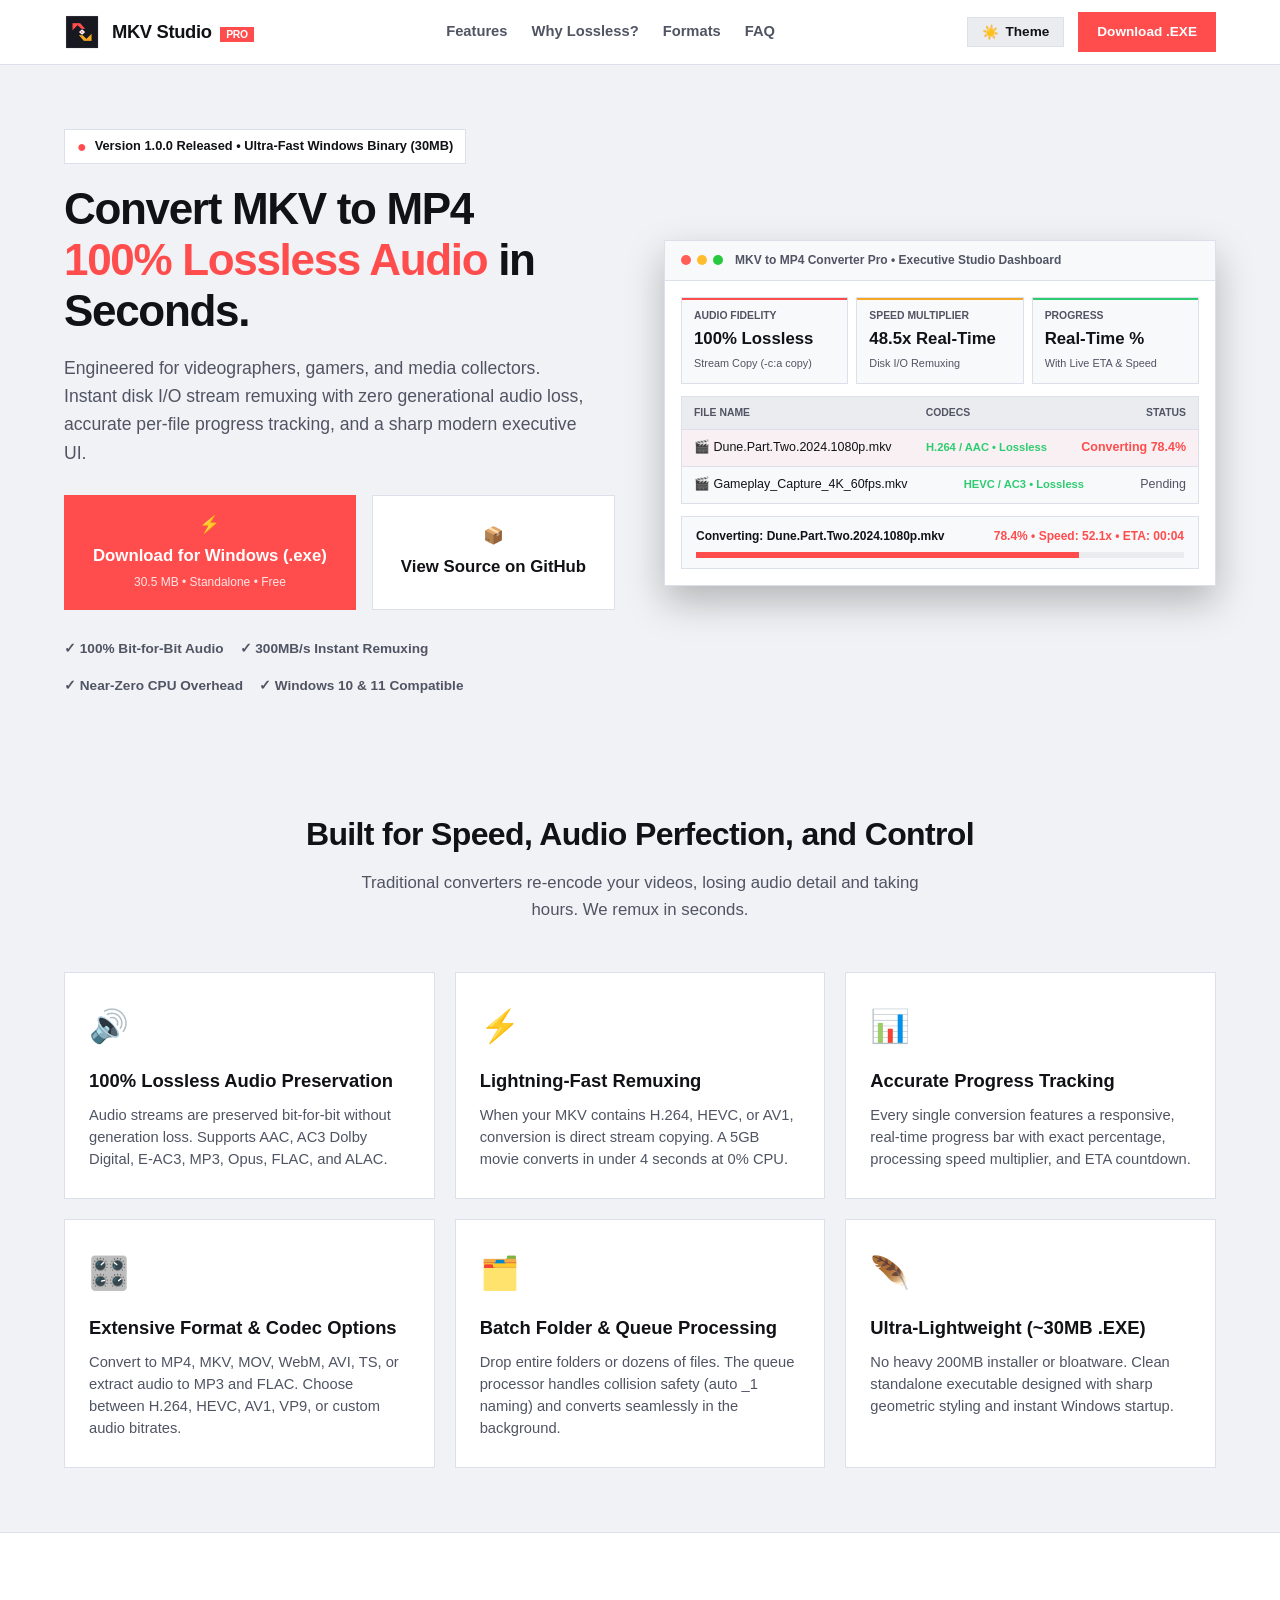
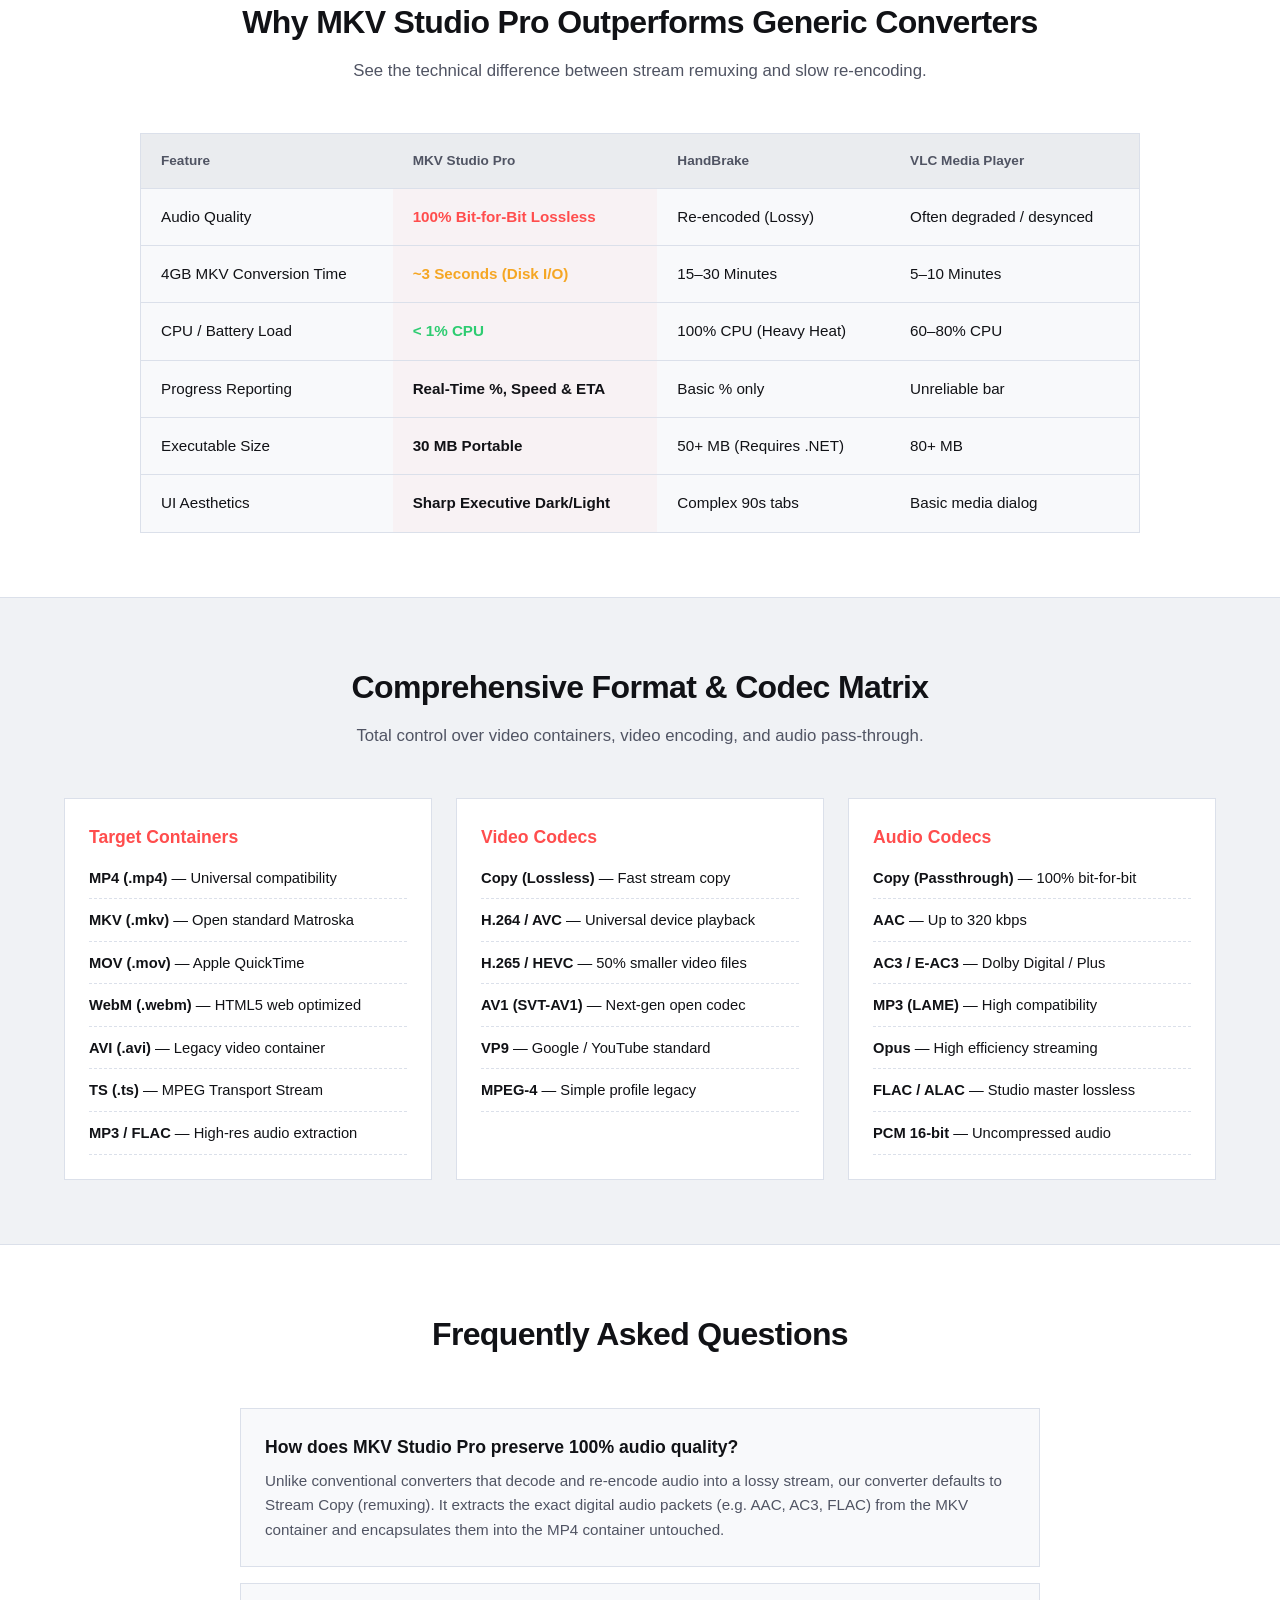
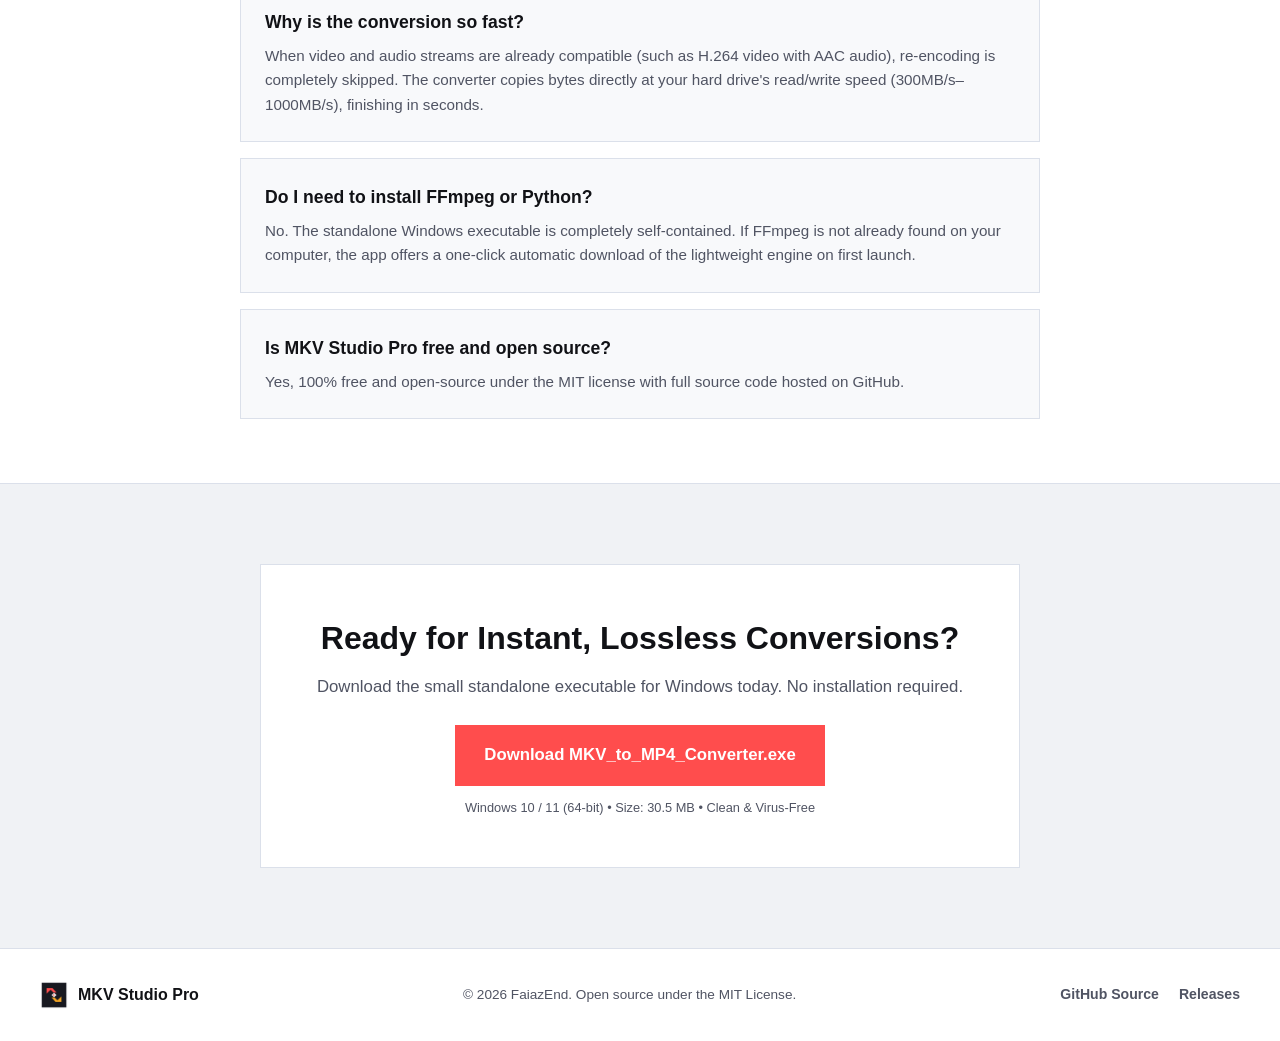
==== website/index.html @ c54bc6f5 "feat: sharp-edged modern executive UI, custom logo, small exe build, and SEO landing page" ====
<!DOCTYPE html>
<html lang="en">
<head>
  <meta charset="UTF-8">
  <meta name="viewport" content="width=device-width, initial-scale=1.0">
  <title>Fast MKV to MP4 Converter — 100% Lossless Audio Preservation (Windows)</title>
  
  <!-- SEO Meta Tags -->
  <meta name="description" content="Free, fast, and lightweight MKV to MP4 converter for Windows. Preserves audio 100% losslessly with ultra-fast remuxing in seconds, real-time progress bars, and a sharp modern UI.">
  <meta name="keywords" content="mkv to mp4, mkv to mp4 converter, lossless audio converter, fast video remuxer, mkv converter windows, ffmpeg mkv to mp4, batch mkv converter">
  <meta name="author" content="FaiazEnd">
  <meta name="robots" content="index, follow">
  <link rel="canonical" href="https://faiazend.github.io/mkv-to-mp4-converter-download/">

  <!-- Open Graph / Facebook -->
  <meta property="og:type" content="website">
  <meta property="og:url" content="https://faiazend.github.io/mkv-to-mp4-converter-download/">
  <meta property="og:title" content="Fast MKV to MP4 Converter — 100% Lossless Audio">
  <meta property="og:description" content="Ultra-fast, lightweight MKV to MP4 converter with bit-for-bit lossless audio copy and real-time progress tracking.">
  <meta property="og:image" content="assets/logo.png">

  <!-- Twitter Cards -->
  <meta name="twitter:card" content="summary_large_image">
  <meta name="twitter:title" content="Fast MKV to MP4 Converter — 100% Lossless Audio">
  <meta name="twitter:description" content="Convert multi-gigabyte MKV files to MP4 in seconds with zero audio quality loss. Free for Windows.">
  <meta name="twitter:image" content="assets/logo.png">

  <!-- Favicon -->
  <link rel="icon" type="image/x-icon" href="assets/icon.ico">
  <link rel="apple-touch-icon" href="assets/logo_256.png">

  <!-- Color Scheme & FOUC Prevention as per modern-web-guidance -->
  <meta name="color-scheme" content="light dark">
  <script>
    try {
      const stored = localStorage.getItem("color-scheme");
      if (stored) {
        document.querySelector('meta[name="color-scheme"]').content = stored;
      }
    } catch (e) {}
  </script>

  <!-- Schema.org JSON-LD structured data for rich search snippets -->
  <script type="application/ld+json">
  {
    "@context": "https://schema.org",
    "@type": "SoftwareApplication",
    "name": "MKV to MP4 Converter Pro",
    "operatingSystem": "Windows 10, Windows 11 (64-bit)",
    "applicationCategory": "MultimediaApplication",
    "offers": {
      "@type": "Offer",
      "price": "0",
      "priceCurrency": "USD"
    },
    "description": "Ultra-fast MKV to MP4 converter for Windows preserving 100% audio fidelity with instant remuxing, modern sharp UI, and multi-format support.",
    "fileSize": "30MB",
    "softwareVersion": "1.0.0",
    "downloadUrl": "https://github.com/FaiazEnd/mkv-to-mp4-converter-releases/releases/latest/download/MKV_to_MP4_Converter.exe"
  }
  </script>

  <link rel="stylesheet" href="style.css">
</head>
<body>
  <!-- Navigation Header -->
  <header class="navbar">
    <div class="nav-container">
      <div class="brand">
        <img src="assets/logo_256.png" alt="MKV Studio Pro Logo" width="36" height="36" class="brand-logo">
        <span class="brand-name">MKV Studio <span class="badge-pro">PRO</span></span>
      </div>

      <nav class="nav-links">
        <a href="#features">Features</a>
        <a href="#comparison">Why Lossless?</a>
        <a href="#formats">Formats</a>
        <a href="#faq">FAQ</a>
      </nav>

      <div class="nav-actions">
        <!-- Modern Theme Switcher -->
        <button id="theme-toggle" class="btn-theme" type="button" aria-label="Toggle light/dark theme">
          <span class="theme-icon sun" aria-hidden="true">☀️</span>
          <span class="theme-icon moon" aria-hidden="true">🌙</span>
          <span class="theme-text">Theme</span>
        </button>

        <a href="https://github.com/FaiazEnd/mkv-to-mp4-converter-releases/releases/latest/download/MKV_to_MP4_Converter.exe" class="btn btn-sharp btn-primary nav-download">
          Download .EXE
        </a>
      </div>
    </div>
  </header>

  <main>
    <!-- Hero Section -->
    <section class="hero">
      <div class="hero-content">
        <div class="pill-announcement">
          <span class="dot-live">●</span>
          <span>Version 1.0.0 Released • Ultra-Fast Windows Binary (30MB)</span>
        </div>
        
        <h1 class="hero-title">
          Convert MKV to MP4 <br>
          <span class="text-coral">100% Lossless Audio</span> in Seconds.
        </h1>

        <p class="hero-subtitle">
          Engineered for videographers, gamers, and media collectors. Instant disk I/O stream remuxing with zero generational audio loss, accurate per-file progress tracking, and a sharp modern executive UI.
        </p>

        <div class="hero-cta-group">
          <a href="https://github.com/FaiazEnd/mkv-to-mp4-converter-releases/releases/latest/download/MKV_to_MP4_Converter.exe" class="btn btn-sharp btn-primary btn-large">
            <span class="btn-icon">⚡</span>
            <span>Download for Windows (.exe)</span>
            <span class="btn-subtext">30.5 MB • Standalone • Free</span>
          </a>

          <a href="https://github.com/FaiazEnd/fast-mkv-to-mp4-converter" target="_blank" rel="noopener" class="btn btn-sharp btn-outline btn-large">
            <span class="btn-icon">📦</span>
            <span>View Source on GitHub</span>
          </a>
        </div>

        <div class="trust-bar">
          <div class="trust-item">✓ 100% Bit-for-Bit Audio</div>
          <div class="trust-item">✓ 300MB/s Instant Remuxing</div>
          <div class="trust-item">✓ Near-Zero CPU Overhead</div>
          <div class="trust-item">✓ Windows 10 & 11 Compatible</div>
        </div>
      </div>

      <!-- Live Mockup Card inspired by Dashboard image -->
      <div class="hero-visual">
        <div class="app-window-mockup">
          <div class="window-titlebar">
            <div class="window-dots">
              <span class="dot red"></span>
              <span class="dot yellow"></span>
              <span class="dot green"></span>
            </div>
            <span class="window-title">MKV to MP4 Converter Pro • Executive Studio Dashboard</span>
          </div>

          <div class="window-body">
            <div class="mockup-metrics">
              <div class="mockup-card card-coral">
                <span class="card-tag">AUDIO FIDELITY</span>
                <span class="card-val">100% Lossless</span>
                <span class="card-sub">Stream Copy (-c:a copy)</span>
              </div>
              <div class="mockup-card card-amber">
                <span class="card-tag">SPEED MULTIPLIER</span>
                <span class="card-val">48.5x Real-Time</span>
                <span class="card-sub">Disk I/O Remuxing</span>
              </div>
              <div class="mockup-card card-green">
                <span class="card-tag">PROGRESS</span>
                <span class="card-val">Real-Time %</span>
                <span class="card-sub">With Live ETA & Speed</span>
              </div>
            </div>

            <div class="mockup-queue">
              <div class="queue-row header-row">
                <span>FILE NAME</span>
                <span>CODECS</span>
                <span>STATUS</span>
              </div>
              <div class="queue-row active">
                <span class="file-col">🎬 Dune.Part.Two.2024.1080p.mkv</span>
                <span class="badge-lossless">H.264 / AAC • Lossless</span>
                <span class="status-converting">Converting 78.4%</span>
              </div>
              <div class="queue-row">
                <span class="file-col">🎬 Gameplay_Capture_4K_60fps.mkv</span>
                <span class="badge-lossless">HEVC / AC3 • Lossless</span>
                <span class="status-pending">Pending</span>
              </div>
            </div>

            <div class="mockup-progress-card">
              <div class="progress-info">
                <span class="p-title">Converting: Dune.Part.Two.2024.1080p.mkv</span>
                <span class="p-stats text-coral">78.4% • Speed: 52.1x • ETA: 00:04</span>
              </div>
              <div class="progress-track">
                <div class="progress-fill" style="width: 78.4%;"></div>
              </div>
            </div>
          </div>
        </div>
      </div>
    </section>

    <!-- Features Section -->
    <section id="features" class="section">
      <div class="section-header">
        <h2 class="section-title">Built for Speed, Audio Perfection, and Control</h2>
        <p class="section-desc">Traditional converters re-encode your videos, losing audio detail and taking hours. We remux in seconds.</p>
      </div>

      <div class="features-grid">
        <div class="feature-card">
          <div class="feature-icon icon-coral">🔊</div>
          <h3>100% Lossless Audio Preservation</h3>
          <p>Audio streams are preserved bit-for-bit without generation loss. Supports AAC, AC3 Dolby Digital, E-AC3, MP3, Opus, FLAC, and ALAC.</p>
        </div>

        <div class="feature-card">
          <div class="feature-icon icon-amber">⚡</div>
          <h3>Lightning-Fast Remuxing</h3>
          <p>When your MKV contains H.264, HEVC, or AV1, conversion is direct stream copying. A 5GB movie converts in under 4 seconds at 0% CPU.</p>
        </div>

        <div class="feature-card">
          <div class="feature-icon icon-red">📊</div>
          <h3>Accurate Progress Tracking</h3>
          <p>Every single conversion features a responsive, real-time progress bar with exact percentage, processing speed multiplier, and ETA countdown.</p>
        </div>

        <div class="feature-card">
          <div class="feature-icon icon-coral">🎛️</div>
          <h3>Extensive Format & Codec Options</h3>
          <p>Convert to MP4, MKV, MOV, WebM, AVI, TS, or extract audio to MP3 and FLAC. Choose between H.264, HEVC, AV1, VP9, or custom audio bitrates.</p>
        </div>

        <div class="feature-card">
          <div class="feature-icon icon-amber">🗂️</div>
          <h3>Batch Folder & Queue Processing</h3>
          <p>Drop entire folders or dozens of files. The queue processor handles collision safety (auto _1 naming) and converts seamlessly in the background.</p>
        </div>

        <div class="feature-card">
          <div class="feature-icon icon-red">🪶</div>
          <h3>Ultra-Lightweight (~30MB .EXE)</h3>
          <p>No heavy 200MB installer or bloatware. Clean standalone executable designed with sharp geometric styling and instant Windows startup.</p>
        </div>
      </div>
    </section>

    <!-- Comparison Table Section -->
    <section id="comparison" class="section section-darker">
      <div class="section-header">
        <h2 class="section-title">Why MKV Studio Pro Outperforms Generic Converters</h2>
        <p class="section-desc">See the technical difference between stream remuxing and slow re-encoding.</p>
      </div>

      <div class="table-container">
        <table class="comparison-table">
          <thead>
            <tr>
              <th>Feature</th>
              <th class="col-highlight">MKV Studio Pro</th>
              <th>HandBrake</th>
              <th>VLC Media Player</th>
            </tr>
          </thead>
          <tbody>
            <tr>
              <td>Audio Quality</td>
              <td class="col-highlight text-coral"><strong>100% Bit-for-Bit Lossless</strong></td>
              <td>Re-encoded (Lossy)</td>
              <td>Often degraded / desynced</td>
            </tr>
            <tr>
              <td>4GB MKV Conversion Time</td>
              <td class="col-highlight text-amber"><strong>~3 Seconds (Disk I/O)</strong></td>
              <td>15–30 Minutes</td>
              <td>5–10 Minutes</td>
            </tr>
            <tr>
              <td>CPU / Battery Load</td>
              <td class="col-highlight text-green"><strong>&lt; 1% CPU</strong></td>
              <td>100% CPU (Heavy Heat)</td>
              <td>60–80% CPU</td>
            </tr>
            <tr>
              <td>Progress Reporting</td>
              <td class="col-highlight"><strong>Real-Time %, Speed &amp; ETA</strong></td>
              <td>Basic % only</td>
              <td>Unreliable bar</td>
            </tr>
            <tr>
              <td>Executable Size</td>
              <td class="col-highlight"><strong>30 MB Portable</strong></td>
              <td>50+ MB (Requires .NET)</td>
              <td>80+ MB</td>
            </tr>
            <tr>
              <td>UI Aesthetics</td>
              <td class="col-highlight"><strong>Sharp Executive Dark/Light</strong></td>
              <td>Complex 90s tabs</td>
              <td>Basic media dialog</td>
            </tr>
          </tbody>
        </table>
      </div>
    </section>

    <!-- Supported Formats Section -->
    <section id="formats" class="section">
      <div class="section-header">
        <h2 class="section-title">Comprehensive Format &amp; Codec Matrix</h2>
        <p class="section-desc">Total control over video containers, video encoding, and audio pass-through.</p>
      </div>

      <div class="matrix-grid">
        <div class="matrix-box">
          <h4>Target Containers</h4>
          <ul>
            <li><strong>MP4 (.mp4)</strong> — Universal compatibility</li>
            <li><strong>MKV (.mkv)</strong> — Open standard Matroska</li>
            <li><strong>MOV (.mov)</strong> — Apple QuickTime</li>
            <li><strong>WebM (.webm)</strong> — HTML5 web optimized</li>
            <li><strong>AVI (.avi)</strong> — Legacy video container</li>
            <li><strong>TS (.ts)</strong> — MPEG Transport Stream</li>
            <li><strong>MP3 / FLAC</strong> — High-res audio extraction</li>
          </ul>
        </div>

        <div class="matrix-box">
          <h4>Video Codecs</h4>
          <ul>
            <li><strong>Copy (Lossless)</strong> — Fast stream copy</li>
            <li><strong>H.264 / AVC</strong> — Universal device playback</li>
            <li><strong>H.265 / HEVC</strong> — 50% smaller video files</li>
            <li><strong>AV1 (SVT-AV1)</strong> — Next-gen open codec</li>
            <li><strong>VP9</strong> — Google / YouTube standard</li>
            <li><strong>MPEG-4</strong> — Simple profile legacy</li>
          </ul>
        </div>

        <div class="matrix-box">
          <h4>Audio Codecs</h4>
          <ul>
            <li><strong>Copy (Passthrough)</strong> — 100% bit-for-bit</li>
            <li><strong>AAC</strong> — Up to 320 kbps</li>
            <li><strong>AC3 / E-AC3</strong> — Dolby Digital / Plus</li>
            <li><strong>MP3 (LAME)</strong> — High compatibility</li>
            <li><strong>Opus</strong> — High efficiency streaming</li>
            <li><strong>FLAC / ALAC</strong> — Studio master lossless</li>
            <li><strong>PCM 16-bit</strong> — Uncompressed audio</li>
          </ul>
        </div>
      </div>
    </section>

    <!-- FAQ Section -->
    <section id="faq" class="section section-darker">
      <div class="section-header">
        <h2 class="section-title">Frequently Asked Questions</h2>
      </div>

      <div class="faq-list">
        <div class="faq-item">
          <h3 class="faq-question">How does MKV Studio Pro preserve 100% audio quality?</h3>
          <p class="faq-answer">Unlike conventional converters that decode and re-encode audio into a lossy stream, our converter defaults to Stream Copy (remuxing). It extracts the exact digital audio packets (e.g. AAC, AC3, FLAC) from the MKV container and encapsulates them into the MP4 container untouched.</p>
        </div>

        <div class="faq-item">
          <h3 class="faq-question">Why is the conversion so fast?</h3>
          <p class="faq-answer">When video and audio streams are already compatible (such as H.264 video with AAC audio), re-encoding is completely skipped. The converter copies bytes directly at your hard drive's read/write speed (300MB/s–1000MB/s), finishing in seconds.</p>
        </div>

        <div class="faq-item">
          <h3 class="faq-question">Do I need to install FFmpeg or Python?</h3>
          <p class="faq-answer">No. The standalone Windows executable is completely self-contained. If FFmpeg is not already found on your computer, the app offers a one-click automatic download of the lightweight engine on first launch.</p>
        </div>

        <div class="faq-item">
          <h3 class="faq-question">Is MKV Studio Pro free and open source?</h3>
          <p class="faq-answer">Yes, 100% free and open-source under the MIT license with full source code hosted on GitHub.</p>
        </div>
      </div>
    </section>

    <!-- Bottom Download CTA -->
    <section class="section cta-section">
      <div class="cta-box">
        <h2 class="cta-title">Ready for Instant, Lossless Conversions?</h2>
        <p class="cta-subtitle">Download the small standalone executable for Windows today. No installation required.</p>
        
        <div class="cta-actions">
          <a href="https://github.com/FaiazEnd/mkv-to-mp4-converter-releases/releases/latest/download/MKV_to_MP4_Converter.exe" class="btn btn-sharp btn-primary btn-large">
            <span>Download MKV_to_MP4_Converter.exe</span>
          </a>
        </div>
        <p class="cta-specs">Windows 10 / 11 (64-bit) • Size: 30.5 MB • Clean &amp; Virus-Free</p>
      </div>
    </section>
  </main>

  <footer class="footer">
    <div class="footer-container">
      <div class="footer-brand">
        <img src="assets/logo_256.png" alt="Logo" width="28" height="28">
        <span>MKV Studio Pro</span>
      </div>
      <p class="footer-copy">© 2026 FaiazEnd. Open source under the MIT License.</p>
      <div class="footer-links">
        <a href="https://github.com/FaiazEnd/fast-mkv-to-mp4-converter" target="_blank" rel="noopener">GitHub Source</a>
        <a href="https://github.com/FaiazEnd/mkv-to-mp4-converter-releases" target="_blank" rel="noopener">Releases</a>
      </div>
    </div>
  </footer>

  <script>
    // Theme toggle logic compliant with modern-web-guidance
    const toggleBtn = document.getElementById('theme-toggle');
    const colorSchemeMeta = document.querySelector('meta[name="color-scheme"]');

    function getCurrentTheme() {
      const stored = localStorage.getItem('color-scheme');
      if (stored === 'light' || stored === 'dark') return stored;
      return window.matchMedia('(prefers-color-scheme: dark)').matches ? 'dark' : 'light';
    }

    toggleBtn.addEventListener('click', () => {
      const current = getCurrentTheme();
      const next = current === 'dark' ? 'light' : 'dark';
      
      colorSchemeMeta.content = next;
      localStorage.setItem('color-scheme', next);
    });

    window.addEventListener('storage', (e) => {
      if (e.key === 'color-scheme') {
        colorSchemeMeta.content = e.newValue || 'light dark';
      }
    });
  </script>
</body>
</html>
---- website/style.css ----
/* Modern Web Guidance Compliant Stylesheet */
:root {
  color-scheme: light dark;

  /* Respect meta[name="color-scheme"] overrides */
  &:has(> head > meta[name="color-scheme"][content="dark"]) {
    color-scheme: dark;
  }
  &:has(> head > meta[name="color-scheme"][content="light"]) {
    color-scheme: light;
  }

  /* Color Tokens matching App Design */
  --bg-main: light-dark(#f0f2f5, #141518);
  --bg-card: light-dark(#ffffff, #1b1c22);
  --bg-card-darker: light-dark(#f8f9fb, #181920);
  --bg-surface: light-dark(#eaecef, #23242c);
  --border-subtle: light-dark(#dbe0ea, #2a2b34);
  --border-strong: light-dark(#b8c1d3, #383a47);

  --text-main: light-dark(#111216, #ffffff);
  --text-muted: light-dark(#505463, #9ba0b4);

  --accent-coral: #ff4d4d;
  --accent-coral-hover: #e63939;
  --accent-amber: #f5a623;
  --accent-green: #2ecc71;

  --font-family: -apple-system, BlinkMacSystemFont, "Segoe UI", Roboto, "Helvetica Neue", Arial, sans-serif;
}

/* Base Reset & Typography */
* {
  box-sizing: border-box;
  margin: 0;
  padding: 0;
}

body {
  background-color: var(--bg-main);
  color: var(--text-main);
  font-family: var(--font-family);
  line-height: 1.6;
  -webkit-font-smoothing: antialiased;
}

a {
  color: inherit;
  text-decoration: none;
}

/* Sharp Edges Everywhere */
.btn-sharp,
.feature-card,
.mockup-card,
.mockup-queue,
.mockup-progress-card,
.matrix-box,
.faq-item,
.comparison-table,
.app-window-mockup,
.cta-box,
.pill-announcement,
.badge-pro,
.badge-lossless,
.status-converting,
.status-pending,
.btn-theme {
  border-radius: 0 !important;
}

/* Navigation Bar */
.navbar {
  position: sticky;
  top: 0;
  z-index: 100;
  background-color: var(--bg-card);
  border-bottom: 1px solid var(--border-subtle);
}

.nav-container {
  max-width: 1200px;
  margin: 0 auto;
  padding: 12px 24px;
  display: flex;
  align-items: center;
  justify-content: space-between;
}

.brand {
  display: flex;
  align-items: center;
  gap: 12px;
}

.brand-name {
  font-size: 1.15rem;
  font-weight: 800;
  letter-spacing: -0.02em;
}

.badge-pro {
  background-color: var(--accent-coral);
  color: #ffffff;
  font-size: 0.65rem;
  padding: 2px 6px;
  font-weight: 900;
  margin-left: 4px;
}

.nav-links {
  display: flex;
  gap: 24px;
  font-size: 0.92rem;
  font-weight: 600;
  color: var(--text-muted);
}

.nav-links a:hover {
  color: var(--accent-coral);
}

.nav-actions {
  display: flex;
  align-items: center;
  gap: 14px;
}

/* Theme Toggle Button */
.btn-theme {
  background: var(--bg-surface);
  border: 1px solid var(--border-subtle);
  color: var(--text-main);
  padding: 6px 14px;
  font-size: 0.85rem;
  font-weight: 600;
  cursor: pointer;
  display: flex;
  align-items: center;
  gap: 6px;
  transition: background 0.15s, border-color 0.15s;
}

.btn-theme:hover {
  border-color: var(--border-strong);
}

/* Toggle Sun/Moon based on active color-scheme */
:root:has(> head > meta[name="color-scheme"][content="dark"]) .btn-theme .moon {
  display: inline;
}
:root:has(> head > meta[name="color-scheme"][content="dark"]) .btn-theme .sun {
  display: none;
}
:root:has(> head > meta[name="color-scheme"][content="light"]) .btn-theme .sun {
  display: inline;
}
:root:has(> head > meta[name="color-scheme"][content="light"]) .btn-theme .moon {
  display: none;
}

/* Default system match */
@media (prefers-color-scheme: dark) {
  :root:not(:has(> head > meta[name="color-scheme"][content="light"])) .btn-theme .moon {
    display: inline;
  }
  :root:not(:has(> head > meta[name="color-scheme"][content="light"])) .btn-theme .sun {
    display: none;
  }
}
@media (prefers-color-scheme: light) {
  :root:not(:has(> head > meta[name="color-scheme"][content="dark"])) .btn-theme .sun {
    display: inline;
  }
  :root:not(:has(> head > meta[name="color-scheme"][content="dark"])) .btn-theme .moon {
    display: none;
  }
}

/* Sharp Button Styles */
.btn {
  display: inline-flex;
  flex-direction: column;
  align-items: center;
  justify-content: center;
  font-weight: 700;
  cursor: pointer;
  border: 1px solid transparent;
  transition: transform 0.1s, background-color 0.15s, border-color 0.15s;
  text-align: center;
}

.btn:active {
  transform: translateY(1px);
}

.btn-primary {
  background-color: var(--accent-coral);
  color: #ffffff !important;
  border-color: var(--accent-coral);
}

.btn-primary:hover {
  background-color: var(--accent-coral-hover);
  border-color: var(--accent-coral-hover);
}

.btn-outline {
  background-color: var(--bg-card);
  color: var(--text-main);
  border-color: var(--border-subtle);
}

.btn-outline:hover {
  border-color: var(--border-strong);
}

.nav-download {
  padding: 8px 18px;
  font-size: 0.85rem;
}

.btn-large {
  padding: 16px 28px;
  font-size: 1.05rem;
  gap: 4px;
}

.btn-subtext {
  font-size: 0.75rem;
  font-weight: 500;
  opacity: 0.85;
}

/* Hero Section */
.hero {
  max-width: 1200px;
  margin: 0 auto;
  padding: 64px 24px 48px;
  display: grid;
  grid-template-columns: 1fr 1fr;
  gap: 48px;
  align-items: center;
}

.pill-announcement {
  display: inline-flex;
  align-items: center;
  gap: 8px;
  background-color: var(--bg-card);
  border: 1px solid var(--border-subtle);
  padding: 4px 12px;
  font-size: 0.8rem;
  font-weight: 600;
  margin-bottom: 20px;
}

.dot-live {
  color: var(--accent-coral);
  font-size: 1rem;
}

.hero-title {
  font-size: 2.75rem;
  line-height: 1.15;
  font-weight: 900;
  letter-spacing: -0.03em;
  margin-bottom: 18px;
}

.text-coral {
  color: var(--accent-coral);
}
.text-amber {
  color: var(--accent-amber);
}
.text-green {
  color: var(--accent-green);
}

.hero-subtitle {
  font-size: 1.1rem;
  color: var(--text-muted);
  margin-bottom: 28px;
  max-width: 520px;
}

.hero-cta-group {
  display: flex;
  gap: 16px;
  margin-bottom: 28px;
}

.trust-bar {
  display: flex;
  flex-wrap: wrap;
  gap: 16px;
  font-size: 0.85rem;
  font-weight: 600;
  color: var(--text-muted);
}

/* App Window Mockup */
.app-window-mockup {
  background-color: var(--bg-card);
  border: 1px solid var(--border-subtle);
  box-shadow: 0 16px 36px rgba(0, 0, 0, 0.25);
  overflow: hidden;
}

.window-titlebar {
  background-color: var(--bg-card-darker);
  border-bottom: 1px solid var(--border-subtle);
  padding: 10px 16px;
  display: flex;
  align-items: center;
  gap: 12px;
}

.window-dots {
  display: flex;
  gap: 6px;
}

.dot {
  width: 10px;
  height: 10px;
  border-radius: 50%;
}
.dot.red { background: #ff5f56; }
.dot.yellow { background: #ffbd2e; }
.dot.green { background: #27c93f; }

.window-title {
  font-size: 0.75rem;
  font-weight: 600;
  color: var(--text-muted);
}

.window-body {
  padding: 16px;
  display: flex;
  flex-direction: column;
  gap: 12px;
}

.mockup-metrics {
  display: grid;
  grid-template-columns: repeat(3, 1fr);
  gap: 8px;
}

.mockup-card {
  background-color: var(--bg-card-darker);
  border: 1px solid var(--border-subtle);
  padding: 10px 12px;
  display: flex;
  flex-direction: column;
  position: relative;
}

.mockup-card::before {
  content: "";
  position: absolute;
  top: 0;
  left: 0;
  right: 0;
  height: 2px;
}

.card-coral::before { background-color: var(--accent-coral); }
.card-amber::before { background-color: var(--accent-amber); }
.card-green::before { background-color: var(--accent-green); }

.card-tag {
  font-size: 0.65rem;
  font-weight: 800;
  color: var(--text-muted);
}

.card-val {
  font-size: 1.05rem;
  font-weight: 800;
  margin: 2px 0;
}

.card-sub {
  font-size: 0.68rem;
  color: var(--text-muted);
}

.mockup-queue {
  background-color: var(--bg-card-darker);
  border: 1px solid var(--border-subtle);
  display: flex;
  flex-direction: column;
  font-size: 0.78rem;
}

.queue-row {
  display: flex;
  justify-content: space-between;
  align-items: center;
  padding: 8px 12px;
  border-bottom: 1px solid var(--border-subtle);
}

.queue-row:last-child {
  border-bottom: none;
}

.header-row {
  font-size: 0.65rem;
  font-weight: 800;
  color: var(--text-muted);
  background-color: var(--bg-surface);
}

.queue-row.active {
  background-color: rgba(255, 77, 77, 0.05);
}

.badge-lossless {
  color: var(--accent-green);
  font-weight: 700;
  font-size: 0.7rem;
}

.status-converting {
  color: var(--accent-coral);
  font-weight: 700;
}

.status-pending {
  color: var(--text-muted);
}

.mockup-progress-card {
  background-color: var(--bg-card-darker);
  border: 1px solid var(--border-subtle);
  padding: 10px 14px;
}

.progress-info {
  display: flex;
  justify-content: space-between;
  font-size: 0.75rem;
  font-weight: 700;
  margin-bottom: 6px;
}

.progress-track {
  width: 100%;
  height: 6px;
  background-color: var(--bg-surface);
  overflow: hidden;
}

.progress-fill {
  height: 100%;
  background-color: var(--accent-coral);
}

/* Section Common */
.section {
  max-width: 1200px;
  margin: 0 auto;
  padding: 64px 24px;
}

.section-darker {
  max-width: 100%;
  background-color: var(--bg-card);
  border-top: 1px solid var(--border-subtle);
  border-bottom: 1px solid var(--border-subtle);
}

.section-header {
  text-align: center;
  margin-bottom: 48px;
}

.section-title {
  font-size: 2rem;
  font-weight: 900;
  letter-spacing: -0.02em;
  margin-bottom: 10px;
}

.section-desc {
  font-size: 1.05rem;
  color: var(--text-muted);
  max-width: 600px;
  margin: 0 auto;
}

/* Features Grid */
.features-grid {
  display: grid;
  grid-template-columns: repeat(3, 1fr);
  gap: 20px;
}

.feature-card {
  background-color: var(--bg-card);
  border: 1px solid var(--border-subtle);
  padding: 28px 24px;
}

.feature-icon {
  font-size: 2rem;
  margin-bottom: 14px;
}

.feature-card h3 {
  font-size: 1.15rem;
  font-weight: 800;
  margin-bottom: 8px;
}

.feature-card p {
  font-size: 0.92rem;
  color: var(--text-muted);
  line-height: 1.5;
}

/* Comparison Table */
.table-container {
  max-width: 1000px;
  margin: 0 auto;
  overflow-x: auto;
}

.comparison-table {
  width: 100%;
  border-collapse: collapse;
  background-color: var(--bg-card-darker);
  border: 1px solid var(--border-subtle);
}

.comparison-table th,
.comparison-table td {
  padding: 16px 20px;
  text-align: left;
  border-bottom: 1px solid var(--border-subtle);
  font-size: 0.95rem;
}

.comparison-table th {
  background-color: var(--bg-surface);
  font-size: 0.85rem;
  font-weight: 800;
  color: var(--text-muted);
}

.col-highlight {
  background-color: rgba(255, 77, 77, 0.04);
  font-weight: 700;
}

/* Formats Matrix */
.matrix-grid {
  display: grid;
  grid-template-columns: repeat(3, 1fr);
  gap: 24px;
}

.matrix-box {
  background-color: var(--bg-card);
  border: 1px solid var(--border-subtle);
  padding: 24px;
}

.matrix-box h4 {
  font-size: 1.1rem;
  font-weight: 800;
  margin-bottom: 16px;
  color: var(--accent-coral);
}

.matrix-box ul {
  list-style: none;
  display: flex;
  flex-direction: column;
  gap: 10px;
  font-size: 0.92rem;
}

.matrix-box li {
  border-bottom: 1px dashed var(--border-subtle);
  padding-bottom: 8px;
}

/* FAQ */
.faq-list {
  max-width: 800px;
  margin: 0 auto;
  display: flex;
  flex-direction: column;
  gap: 16px;
}

.faq-item {
  background-color: var(--bg-card-darker);
  border: 1px solid var(--border-subtle);
  padding: 24px;
}

.faq-question {
  font-size: 1.1rem;
  font-weight: 800;
  margin-bottom: 8px;
}

.faq-answer {
  font-size: 0.95rem;
  color: var(--text-muted);
  line-height: 1.6;
}

/* CTA Section */
.cta-section {
  text-align: center;
  padding: 80px 24px;
}

.cta-box {
  background-color: var(--bg-card);
  border: 1px solid var(--border-subtle);
  padding: 48px 32px;
  max-width: 760px;
  margin: 0 auto;
}

.cta-title {
  font-size: 2rem;
  font-weight: 900;
  margin-bottom: 10px;
}

.cta-subtitle {
  font-size: 1.05rem;
  color: var(--text-muted);
  margin-bottom: 24px;
}

.cta-actions {
  display: flex;
  justify-content: center;
  margin-bottom: 12px;
}

.cta-specs {
  font-size: 0.8rem;
  color: var(--text-muted);
}

/* Footer */
.footer {
  border-top: 1px solid var(--border-subtle);
  background-color: var(--bg-card);
  padding: 32px 24px;
}

.footer-container {
  max-width: 1200px;
  margin: 0 auto;
  display: flex;
  justify-content: space-between;
  align-items: center;
  flex-wrap: wrap;
  gap: 16px;
}

.footer-brand {
  display: flex;
  align-items: center;
  gap: 10px;
  font-weight: 800;
}

.footer-copy {
  font-size: 0.85rem;
  color: var(--text-muted);
}

.footer-links {
  display: flex;
  gap: 20px;
  font-size: 0.88rem;
  font-weight: 600;
  color: var(--text-muted);
}

.footer-links a:hover {
  color: var(--accent-coral);
}

/* Responsive */
@media (max-width: 900px) {
  .hero {
    grid-template-columns: 1fr;
    padding-top: 32px;
  }
  .features-grid,
  .matrix-grid {
    grid-template-columns: 1fr;
  }
  .nav-links {
    display: none;
  }
  .hero-title {
    font-size: 2.2rem;
  }
}
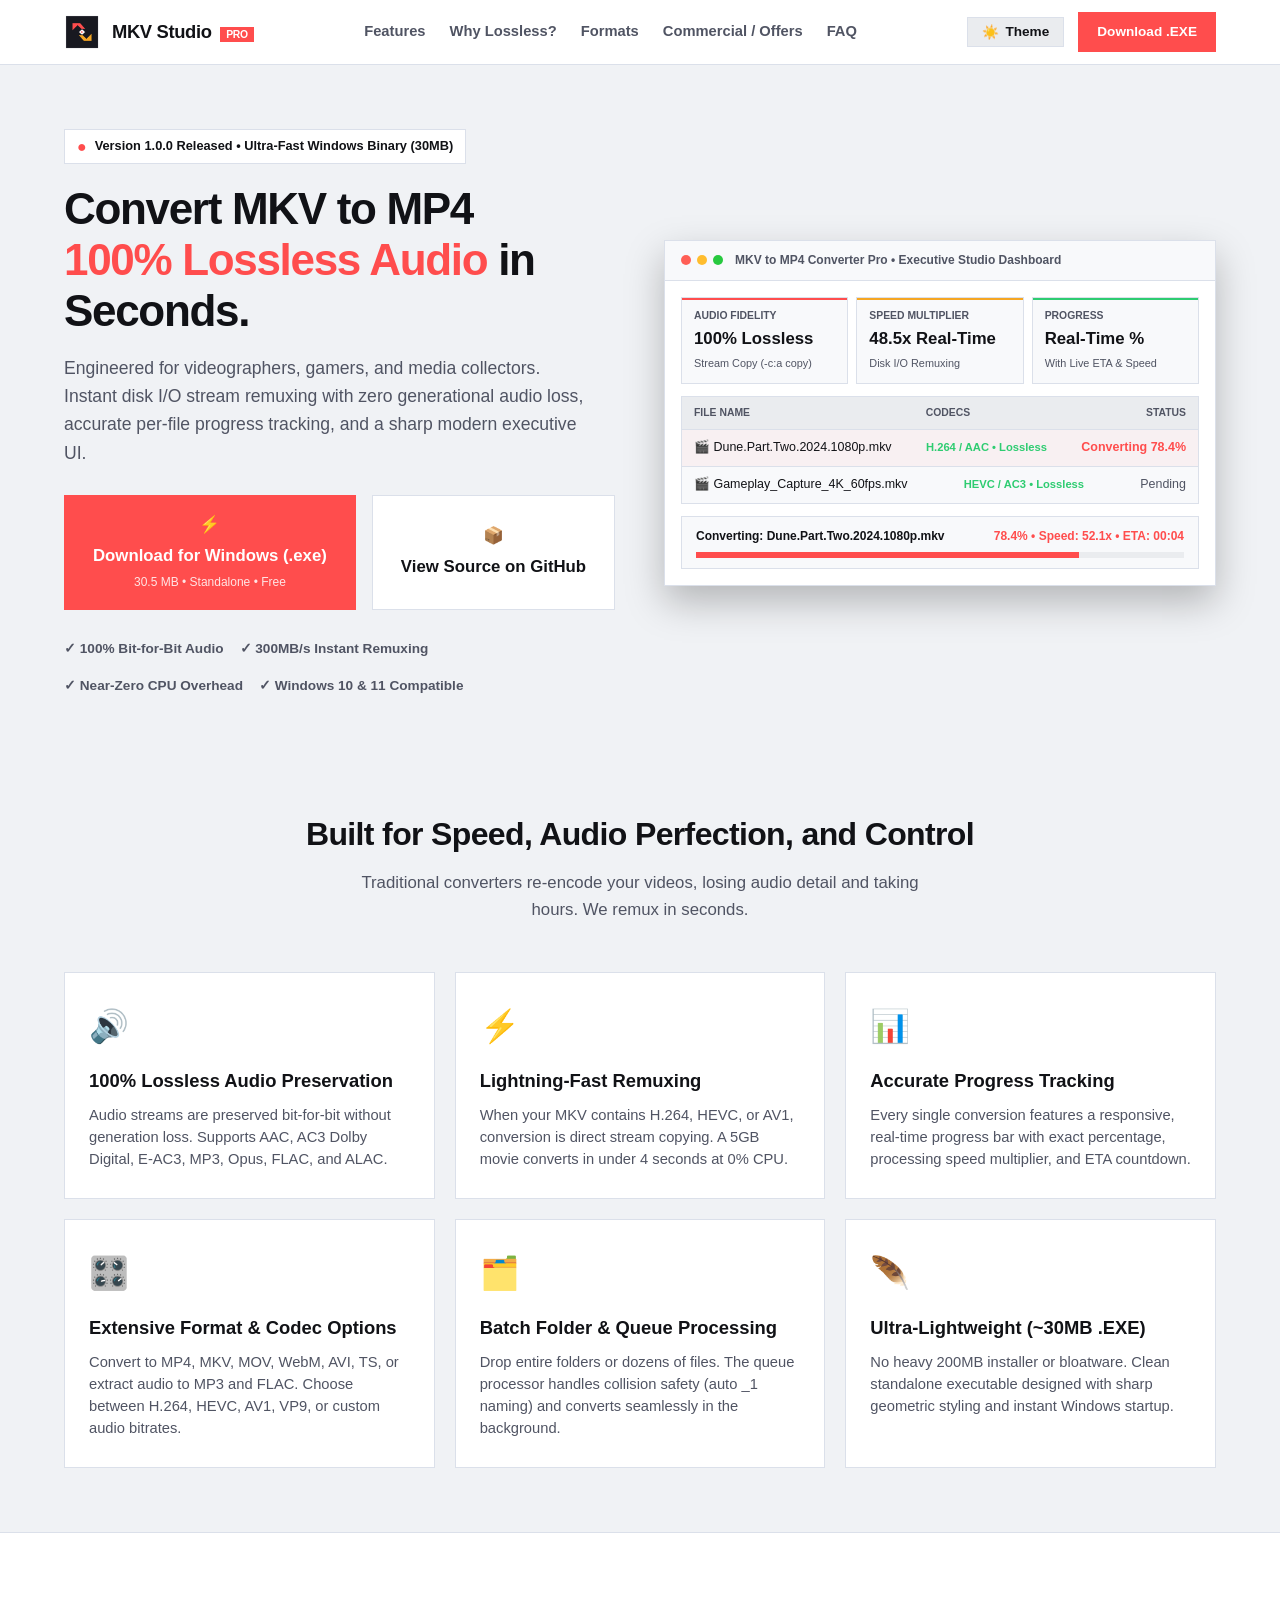
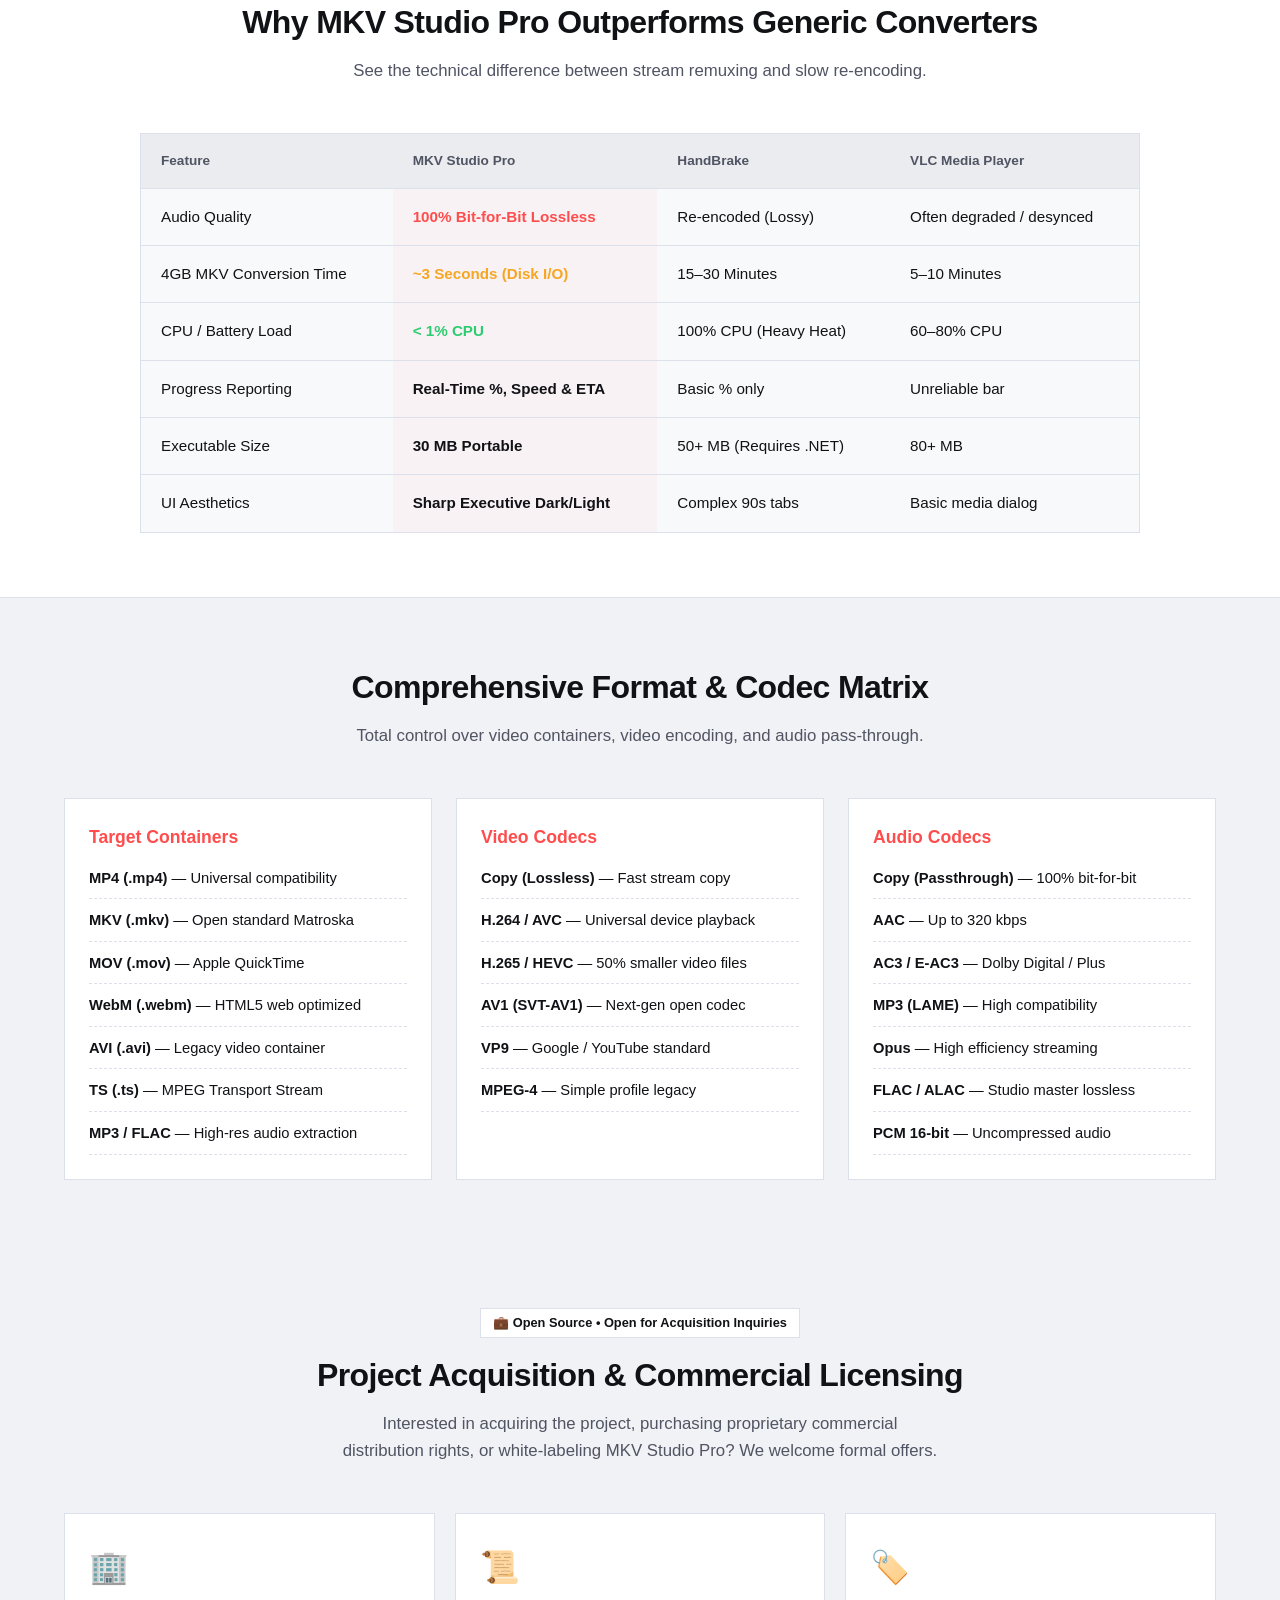
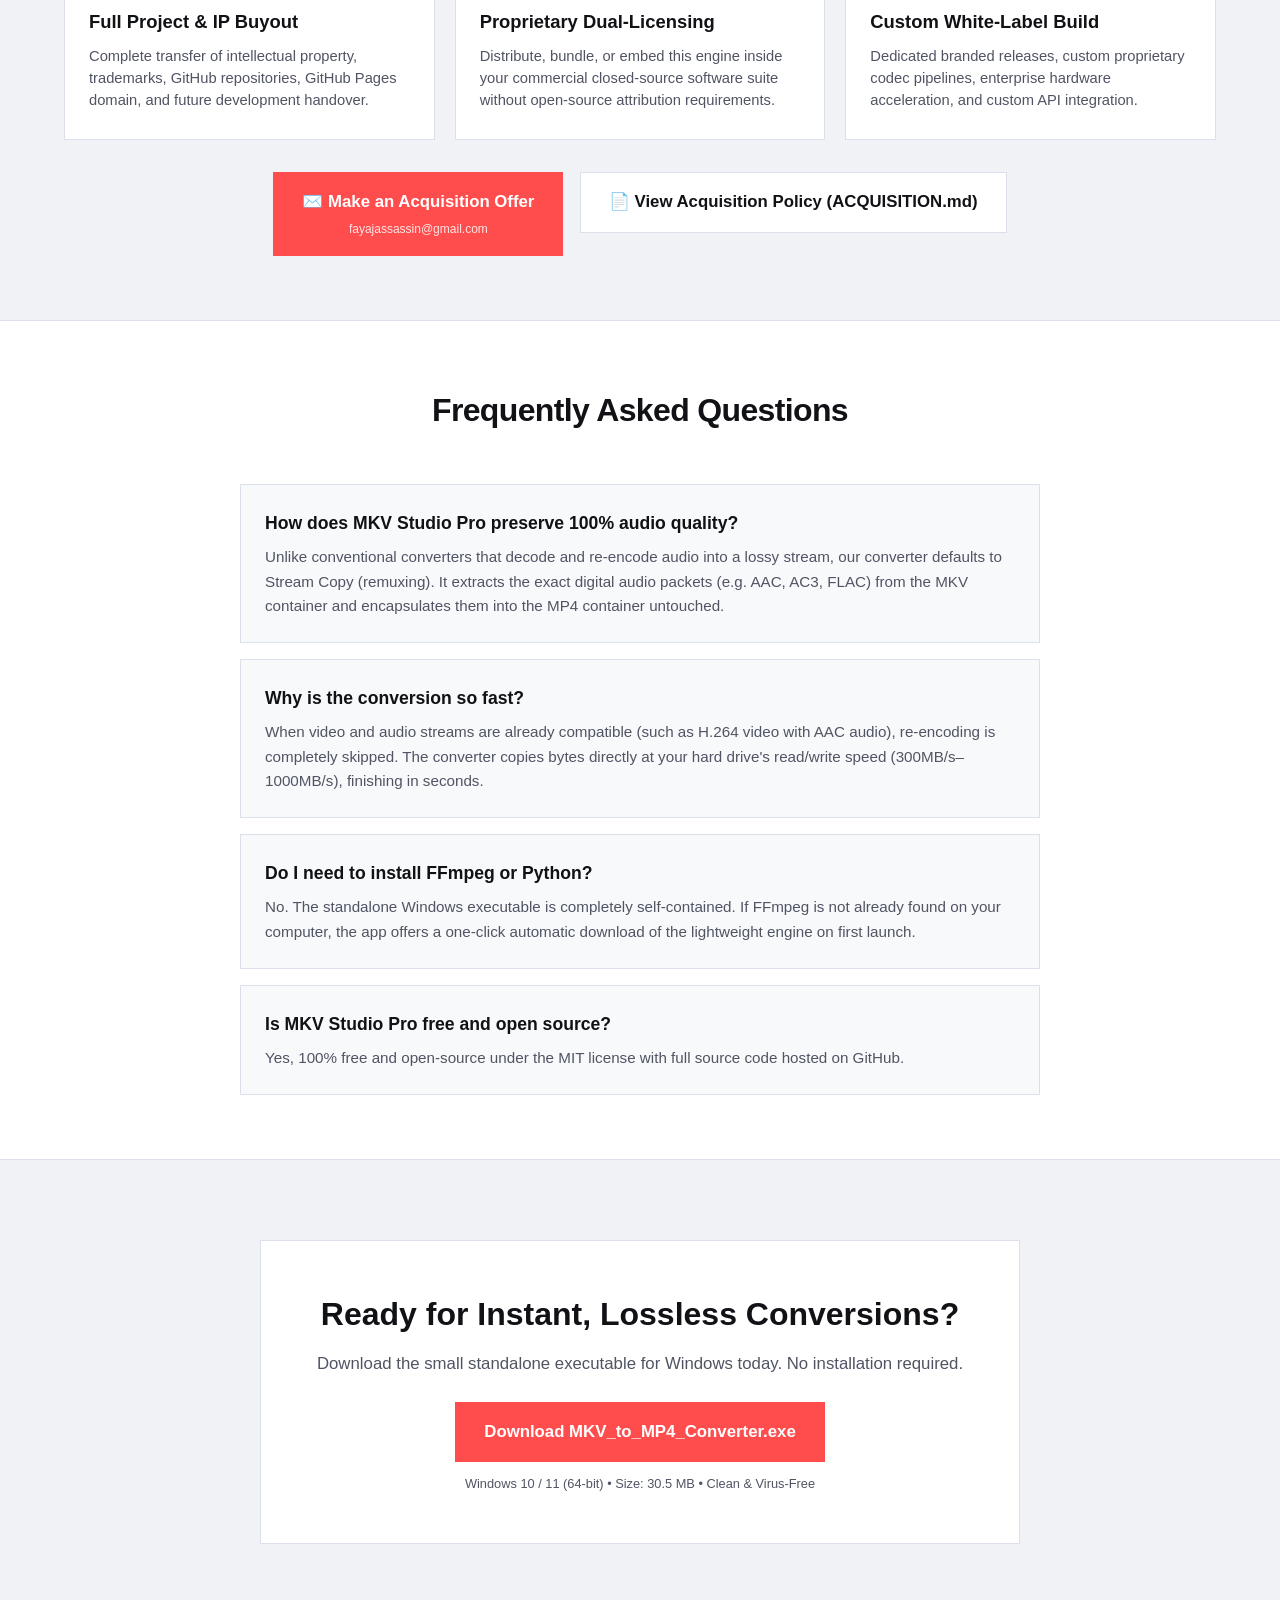
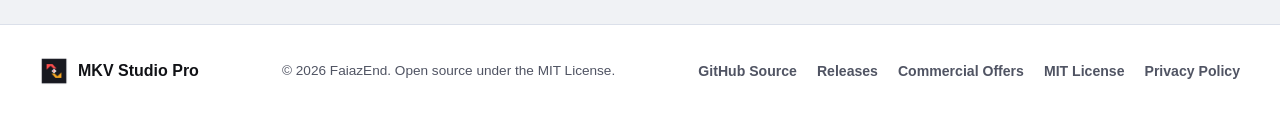
==== commit a52ff530: "policy: add MIT license, ACQUISITION.md commercial offer guidelines, and privacy policy" ====
--- a/website/index.html
+++ b/website/index.html
@@ -5,6 +5,9 @@
   <meta name="viewport" content="width=device-width, initial-scale=1.0">
   <title>Fast MKV to MP4 Converter — 100% Lossless Audio Preservation (Windows)</title>
   
+  <!-- Google Search Console Verification -->
+  <meta name="google-site-verification" content="RQKHPogeLpT42lwWGzKpG7wlnSUGU9Y9f23Sw7aazBc" />
+
   <!-- SEO Meta Tags -->
   <meta name="description" content="Free, fast, and lightweight MKV to MP4 converter for Windows. Preserves audio 100% losslessly with ultra-fast remuxing in seconds, real-time progress bars, and a sharp modern UI.">
   <meta name="keywords" content="mkv to mp4, mkv to mp4 converter, lossless audio converter, fast video remuxer, mkv converter windows, ffmpeg mkv to mp4, batch mkv converter">
@@ -75,6 +78,7 @@
         <a href="#features">Features</a>
         <a href="#comparison">Why Lossless?</a>
         <a href="#formats">Formats</a>
+        <a href="#commercial">Commercial / Offers</a>
         <a href="#faq">FAQ</a>
       </nav>
 
@@ -348,6 +352,47 @@
       </div>
     </section>
 
+    <!-- Commercial & Acquisition Offers Section -->
+    <section id="commercial" class="section">
+      <div class="section-header">
+        <div class="pill-announcement" style="margin-bottom: 12px;">
+          <span>💼 Open Source &bull; Open for Acquisition Inquiries</span>
+        </div>
+        <h2 class="section-title">Project Acquisition &amp; Commercial Licensing</h2>
+        <p class="section-desc">Interested in acquiring the project, purchasing proprietary commercial distribution rights, or white-labeling MKV Studio Pro? We welcome formal offers.</p>
+      </div>
+
+      <div class="features-grid">
+        <div class="feature-card">
+          <div class="feature-icon icon-coral">🏢</div>
+          <h3>Full Project &amp; IP Buyout</h3>
+          <p>Complete transfer of intellectual property, trademarks, GitHub repositories, GitHub Pages domain, and future development handover.</p>
+        </div>
+
+        <div class="feature-card">
+          <div class="feature-icon icon-amber">📜</div>
+          <h3>Proprietary Dual-Licensing</h3>
+          <p>Distribute, bundle, or embed this engine inside your commercial closed-source software suite without open-source attribution requirements.</p>
+        </div>
+
+        <div class="feature-card">
+          <div class="feature-icon icon-green">🏷️</div>
+          <h3>Custom White-Label Build</h3>
+          <p>Dedicated branded releases, custom proprietary codec pipelines, enterprise hardware acceleration, and custom API integration.</p>
+        </div>
+      </div>
+
+      <div style="margin-top: 32px; text-align: center;">
+        <a href="mailto:fayajassassin@gmail.com?subject=%5BAcquisition%20Offer%5D%20MKV%20Studio%20Pro%20-%20%5BYour%20Company%20Name%5D&body=Hello%20FaiazEnd%2C%0A%0AWe%20are%20interested%20in%20submitting%20a%20commercial%20offer%20for%20MKV%20to%20MP4%20Converter%20Pro.%0A%0A1.%20Buyer%20%2F%20Company%20Name%3A%20%0A2.%20Type%20of%20Offer%20(Full%20IP%20Buyout%20%2F%20Proprietary%20License%20%2F%20White-label)%3A%20%0A3.%20Proposed%20Offer%20Amount%20(USD)%3A%20%0A4.%20Summary%20of%20Timeline%20%26%20Intent%3A%20%0A%0AThank%20you%2C%0A%5BYour%20Name%20and%20Title%5D" class="btn btn-sharp btn-primary btn-large" style="display: inline-flex; margin-right: 12px;">
+          <span>✉️ Make an Acquisition Offer</span>
+          <span class="btn-subtext">fayajassassin@gmail.com</span>
+        </a>
+        <a href="https://github.com/FaiazEnd/fast-mkv-to-mp4-converter/blob/master/ACQUISITION.md" target="_blank" rel="noopener" class="btn btn-sharp btn-outline btn-large" style="display: inline-flex;">
+          <span>📄 View Acquisition Policy (ACQUISITION.md)</span>
+        </a>
+      </div>
+    </section>
+
     <!-- FAQ Section -->
     <section id="faq" class="section section-darker">
       <div class="section-header">
@@ -403,6 +448,9 @@
       <div class="footer-links">
         <a href="https://github.com/FaiazEnd/fast-mkv-to-mp4-converter" target="_blank" rel="noopener">GitHub Source</a>
         <a href="https://github.com/FaiazEnd/mkv-to-mp4-converter-releases" target="_blank" rel="noopener">Releases</a>
+        <a href="https://github.com/FaiazEnd/fast-mkv-to-mp4-converter/blob/master/ACQUISITION.md" target="_blank" rel="noopener">Commercial Offers</a>
+        <a href="https://github.com/FaiazEnd/fast-mkv-to-mp4-converter/blob/master/LICENSE" target="_blank" rel="noopener">MIT License</a>
+        <a href="https://github.com/FaiazEnd/fast-mkv-to-mp4-converter/blob/master/PRIVACY.md" target="_blank" rel="noopener">Privacy Policy</a>
       </div>
     </div>
   </footer>
